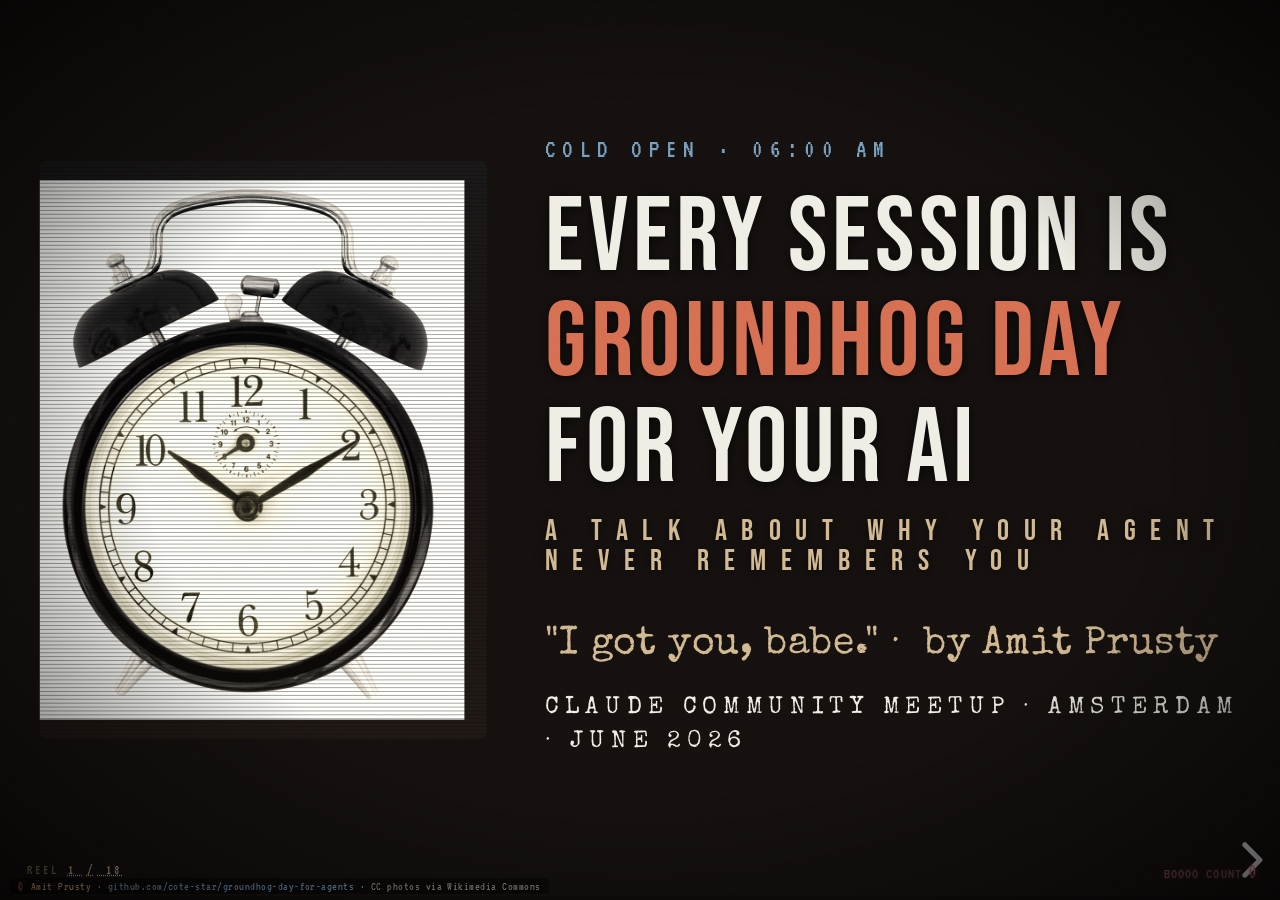
==== claude-edition/index.html @ ab8e90bc "Add Claude Edition deck for Claude Community Meetup Amsterdam (June 18) Parallel edition at /claude-" ====
<!doctype html>
<html lang="en">
<head>
<meta charset="utf-8">
<meta name="viewport" content="width=device-width, initial-scale=1, maximum-scale=1, user-scalable=no">
<title>Every Session Is Groundhog Day for Your AI · Claude Edition</title>

<link rel="stylesheet" href="../lib/reset.css">
<link rel="stylesheet" href="../lib/reveal.css">
<link rel="stylesheet" href="../lib/theme-black.css" id="theme">

<link rel="preconnect" href="https://fonts.googleapis.com">
<link rel="preconnect" href="https://fonts.gstatic.com" crossorigin>
<link href="https://fonts.googleapis.com/css2?family=Bebas+Neue&family=Special+Elite&family=VT323&family=Permanent+Marker&family=Caveat:wght@400;700&family=Playfair+Display:ital,wght@1,700&display=swap" rel="stylesheet">

<link rel="stylesheet" href="css/cinema-claude.css?v=11">
</head>
<body>

<!-- Persistent UI -->
<div id="boooo-counter"><span class="label">BOOOO COUNT</span><span id="boooo-value">0</span></div>
<div id="system-reminder-overlay">
  <span class="label">&lt;system-reminder&gt;</span>
  <div id="system-reminder-text"></div>
</div>
<div id="reset-overlay">
  <div class="clock-readout">06:00</div>
</div>
<div class="attribution"><strong>Amit Prusty</strong> · <a href="https://github.com/cote-star/groundhog-day-for-agents" target="_blank" rel="noopener">github.com/cote-star/groundhog-day-for-agents</a> · CC photos via Wikimedia Commons</div>

<div class="reveal">
  <div class="slides">

    <!-- ===== SLIDE 1: COLD OPEN ===== -->
    <section data-background-color="#171210" data-transition="fade" id="slide-cold-open">
      <div style="display:flex; align-items:center; gap:60px; justify-content:center;">
        <div style="flex:0 0 36%;">
          <div class="vhs vhs-track" style="border-radius:8px; overflow:hidden;">
            <img src="../assets/images/alarm-clock-windup.jpg" alt="alarm clock" style="width:100%; display:block; filter:contrast(1.05) saturate(0.8) sepia(0.18);">
          </div>
        </div>
        <div style="flex:0 0 56%; text-align:left;">
          <div class="kicker">Cold open · 06:00 AM</div>
          <h1 class="poster-title" style="font-size:2.6em;">
            Every Session Is <span class="red">Groundhog Day</span> For Your AI
            <span class="small">A talk about why your agent never remembers you</span>
          </h1>
          <p class="handwritten" style="color:var(--paper-tape); font-size:0.95em; margin-top:0.6em;">
            "I got you, babe."&nbsp;·&nbsp; by Amit Prusty
          </p>
          <p class="kicker" style="margin-top:0.7em; font-size:0.6em;">Claude Community Meetup · Amsterdam · June 2026</p>
        </div>
      </div>
    </section>

    <!-- ===== SLIDE 2: WHO IS TALKING (cinema bio + casting call) ===== -->
    <section data-background-color="#171210" data-transition="fade">
      <div class="kicker">Opening credits · who is talking</div>
      <div style="display:flex; gap:50px; align-items:center; justify-content:center; margin-top:0.3em;">
        <div style="flex:0 0 24%;">
          <div class="polaroid tilt-l pinned" style="padding:12px 12px 44px;">
            <img src="assets/amit_passport.jpeg" alt="Amit Prusty" style="width:100%; display:block; filter:contrast(1.05) saturate(0.85) sepia(0.12);">
            <div class="caption">your projectionist</div>
          </div>
        </div>
        <div style="flex:0 0 62%; text-align:left;">
          <h2 style="margin-bottom:0.15em;">Amit Prusty</h2>
          <p style="font-size:0.6em; color:var(--paper-tape); margin-top:0;">Staff ML Engineer / AI Lead · <strong>my employer</strong> · Amsterdam, via Singapore</p>
          <p style="font-size:0.66em; margin-top:0.5em;">I build the <strong>operating layer around AI agents</strong> — context, evals, workflows, production adoption.</p>
          <p style="font-size:0.56em; color:var(--paper-tape); margin-top:0.5em;">
            OSS · github.com/cote-star &nbsp;—&nbsp;
            <span style="color:var(--vhs-cyan);">agent-context</span> <span style="opacity:0.7;">repo maps</span> ·
            <span style="color:var(--vhs-yellow);">chorus</span> <span style="opacity:0.7;">multi-agent</span> ·
            <span style="color:var(--vhs-magenta);">latchkeyd</span> <span style="opacity:0.7;">local control</span>
          </p>
        </div>
      </div>

      <div class="receipt fragment fade-up" style="position:static; transform:rotate(-1deg); margin:1em auto 0; max-width:36em; font-size:0.66em; text-align:center; line-height:1.35;">
        NOW CASTING — my employer is hiring:<br>
        <strong style="color:var(--blood-red);">Senior ML Engineer</strong> · <strong style="color:var(--blood-red);">Senior Data Engineer</strong> · <strong style="color:var(--blood-red);">Senior QA Lead</strong><br>
        any major EU city — or fully remote. find me after the credits roll.
      </div>

    </section>

    <!-- ===== SLIDE 3: THE REFRAIN ===== -->
    <section data-background-color="#171210" data-transition="fade">
      <div style="padding: 1em 0;">
        <div class="kicker" style="text-align:center; margin-bottom:1em;">The whole talk in one line</div>
        <p class="refrain">
          We keep mistaking <br>
          <span class="accent">context</span> for <span class="accent">continuity</span>.
        </p>
        <p class="handwritten fragment fade-up" style="text-align:center; color:var(--paper-tape); margin-top:1.5em; font-size:1.05em;">
          (you'll hear this line three more times. that's on purpose.)
        </p>
      </div>
    </section>

    <!-- ===== SLIDE 3: THE FRAME ===== -->
    <section data-background-color="#171210" data-transition="convex">
      <div class="kicker" style="text-align:center;">The frame</div>
      <h2 style="text-align:center; font-size:2.6em; margin-bottom:0.6em;">
        Groundhog Day is the <span style="color:var(--vhs-cyan);">UX</span>.<br>
        Memento is the <span style="color:var(--blood-red-bright);">mechanism</span>.
      </h2>
      <div class="split poster-split" style="margin-top:0.3em;">
        <div class="split-panel">
          <img src="../assets/images/poster-groundhog-day.jpg" alt="Groundhog Day (1993) theatrical poster" class="film-poster">
          <h3 style="color:var(--vhs-cyan); font-size:0.95em;">GROUNDHOG DAY · <span style="font-family:'Permanent Marker',cursive; font-size:0.85em;">what users feel</span></h3>
          <p style="font-size:0.65em;">Every session wakes up fresh. No memory of yesterday.</p>
        </div>
        <div class="split-panel">
          <img src="../assets/images/poster-memento.jpg" alt="Memento (2000) theatrical poster" class="film-poster">
          <h3 style="color:var(--blood-red-bright); font-size:0.95em;">MEMENTO · <span style="font-family:'Permanent Marker',cursive; color:var(--vhs-magenta); font-size:0.85em;">what actually happens</span></h3>
          <p style="font-size:0.65em;">Leonard tattoos himself. Your agent tattoos itself with <code>CLAUDE.md</code>, indexes.</p>
        </div>
      </div>
      <p style="font-size:0.28em; color:var(--paper-tape); opacity:0.55; text-align:center; margin-top:0.5em; letter-spacing:0.02em;">
        * posters © Columbia Pictures / Newmarket–Summit — low-res thumbnails shown as fair-use educational commentary on the films; removed from the published deck after the talk.
      </p>
    </section>

    <!-- ===== SLIDE 4: WHY #1 — FROZEN WEIGHTS ===== -->
    <section data-background-color="#171210">
      <div class="kicker">Why this happens · 1 of 3</div>
      <h2>Frozen weights</h2>
      <div style="display:grid; grid-template-columns: 1fr 1fr; gap:40px; align-items:center; margin-top:0.5em;">
        <div>
          <p>The model was sealed last training run.</p>
          <p>Anything it &ldquo;learned&rdquo; about you after that lives <em>outside</em> the model.</p>
          <p class="fragment fade-up"><strong>The weights don't know you exist.</strong></p>
        </div>
        <div style="text-align:center;">
          <div class="terminal-text" style="font-size:1.3em; line-height:1.4; padding:1.2em; border:1px solid var(--vhs-cyan); background:rgba(0,0,0,0.5);">
            $ model.weights<br>
            <span style="color:var(--blood-red-bright);">→ READ-ONLY</span><br>
            $ model.memory_of_you<br>
            <span style="color:var(--blood-red-bright);">→ ENOENT</span>
          </div>
        </div>
      </div>
    </section>

    <!-- ===== SLIDE 5: WHY #2 — ALIGNMENT ===== -->
    <section data-background-color="#171210">
      <div class="kicker">Why this happens · 2 of 3</div>
      <h2>Alignment teaches manners,<br>not memory</h2>
      <div style="margin-top:1em;">
        <p>RLHF teaches the model <em>how to behave</em> like it knows you.</p>
        <p>Friendly tone. Helpful structure. Says &ldquo;great question.&rdquo;</p>
        <p class="fragment fade-up"><strong>It doesn't teach the model that you exist.</strong></p>
        <p class="handwritten fragment fade-up" style="color:var(--paper-tape); font-size:1.4em; text-align:center; margin-top:2em;">
          Your agent's warmth is generic. <br>Yours is the same as everyone else's.
        </p>
      </div>
    </section>

    <!-- ===== SLIDE 6: WHY #3 — HARNESS AS PROSTHETIC ===== -->
    <section data-background-color="#171210">
      <div class="kicker">Why this happens · 3 of 3</div>
      <h2>The harness is the prosthetic</h2>
      <div style="margin-top:1em;">
        <p>The model is a notepad. The harness pretends it's a brain.</p>
        <p>System prompt · tool definitions · context injection · compaction · file reads · skills · hooks · memory files — <em>all the harness</em>.</p>
        <p class="fragment fade-up"><strong>"Your context isn't your context."</strong> <span style="color:var(--paper-tape);">— Mario Zechner, <em style="color:var(--paper-tape);">Building pi in a world of slop</em></span></p>
        <p class="fragment fade-up handwritten" style="font-size:1.3em; color:var(--paper-tape); text-align:center; margin-top:1.5em;">
          We're asking a notepad to be a hippocampus. <br>
          With a 200K–1M token cap. And it changes between releases.
        </p>
      </div>
    </section>

    <!-- ===== SLIDE 7: THE RECEIPTS (corkboard) ===== -->
    <!-- system reminder overlay fires on slide enter -->
    <section data-background-image="../assets/images/bulletin-board.jpg" data-background-size="cover" data-background-opacity="0.55" id="slide-receipts" data-state="trigger-system-reminder">
      <div class="kicker" style="background:rgba(0,0,0,0.6); padding:6px 14px; display:inline-block;">The receipts · symptoms (h/t Mario Zechner)</div>
      <h2 style="background:rgba(0,0,0,0.6); padding:10px 18px; display:inline-block;">Things the harness does behind your back</h2>

      <div class="receipts-grid" style="margin-top:1em;">
        <div class="receipt fragment fade-up" style="transform:rotate(-3deg);">
          The system prompt changes <strong>every release</strong>. Tools added, removed, renamed. Your agent's personality is on a rolling update.
        </div>
        <div class="receipt fragment fade-up" style="transform:rotate(2deg);">
          System reminders injected "in the most opportune place" — <em>literally tells the model</em>: "this may or may not be relevant."
        </div>
        <div class="receipt fragment fade-up" style="transform:rotate(-2deg);">
          LSP runs after <strong>every edit</strong>. Imagine compiling after every line you type.
        </div>
        <div class="receipt fragment fade-up" style="transform:rotate(4deg);">
          Zero observability by default. You don't see what the harness mutates.
        </div>
        <div class="receipt fragment fade-up" style="transform:rotate(-3deg);">
          <em>Compounding boooos</em> — small errors stack across turns. No bottleneck. Pain delayed.
        </div>
        <div class="receipt fragment fade-up" style="transform:rotate(2deg);">
          Locally patches. <strong>Globally fuxes.</strong> The diff works. The system doesn't.
        </div>
        <div class="receipt fragment fade-up" style="grid-column: 2 / 3; transform:rotate(-1deg);">
          "A sufficiently detailed spec is called a <strong>program</strong>." — Mario Zechner
        </div>
      </div>

    </section>

    <!-- ===== SLIDE 8: GROUNDHOG DAY RESET (the gag) ===== -->
    <section data-background-color="#0d0a08" data-transition="fade" id="slide-reset" data-state="trigger-groundhog-reset">
      <div style="text-align:center; padding:1em 0;">
        <div class="terminal-text" style="font-size:1em; opacity:0.5;">[ context budget exceeded ]</div>
        <div class="terminal-text" style="font-size:1em; opacity:0.5; margin-top:0.3em;">[ /compact ]</div>
        <div class="terminal-text" style="font-size:1em; opacity:0.5; margin-top:0.3em;">[ session restored ]</div>
        <h1 class="poster-title fragment fade-up" style="margin-top:1em; font-size:2em;">
          ...where were we?
        </h1>
      </div>
    </section>

    <!-- ===== SLIDE 9: WHERE THE HEARTBEAT LIVES ===== -->
    <section data-background-color="#171210">
      <div class="kicker">Where the heartbeat lives</div>
      <h2>Two harnesses. Same problem. <br>Different organs.</h2>

      <div class="heartbeat-split" style="margin-top:0.6em;">
        <div class="heartbeat-panel">
          <h3>CLAUDE CODE</h3>
          <p>Continuity <strong>compressed into the main loop</strong>. Runtime-first.</p>
          <div class="ekg fragment fade-up">▁▁▂▃▅█▅▃▂▁▁▂▃▅█▅▃▂▁</div>
          <p style="font-size:0.6em; color:var(--paper-tape); margin-top:0.3em;">one strong pulse</p>
        </div>
        <div class="heartbeat-panel">
          <h3>CODEX</h3>
          <p>Continuity <strong>split across thread / rollout / state DB</strong>. Policy-first.</p>
          <div class="ekg fragment fade-up" style="color:var(--vhs-magenta);">▂▃▁▄▂▅▁▃▆▂▄▁▃▅▂▁▄▃</div>
          <p style="font-size:0.6em; color:var(--paper-tape); margin-top:0.3em;">multiple weak signals</p>
        </div>
      </div>

      <p class="refrain fragment fade-up" style="font-size:0.95em !important; margin-top:0.6em; text-align:center; max-width:none;">
        Neither is in the model. We keep mistaking <span class="accent">context</span> for <span class="accent">continuity</span>. <span class="kicker" style="font-size:0.55em; margin-left:0.6em;">→ agentway.dev</span>
      </p>
    </section>

    <!-- ===== SLIDE 10: BIGGER DESK ===== -->
    <section data-background-color="#171210">
      <div class="kicker">The obvious "fix" that isn't</div>
      <h2>Long context is a bigger desk,<br>not a better memory.</h2>

      <div class="desk-stage" style="margin-top:0.8em; gap:18px;">
        <div style="width:90%;">
          <div class="desk-row" style="position:relative; height:70px;">
            <div class="token attended"></div>
            <div class="token attended" style="opacity:0.85;"></div>
            <div class="token dim" style="opacity:0.5;"></div>
            <div class="token mid"></div>
            <div class="token mid"></div>
            <div class="token mid"></div>
            <div class="token mid"></div>
            <div class="token mid"></div>
            <div class="token dim" style="opacity:0.5;"></div>
            <div class="token attended" style="opacity:0.85;"></div>
            <div class="token attended"></div>
            <span class="desk-label" style="left:0;">FRONT</span>
            <span class="desk-label" style="left:50%; transform:translateX(-50%);">← LOST IN HERE →</span>
            <span class="desk-label" style="right:0;">BACK</span>
          </div>
        </div>
        <p style="font-size:0.7em; color:var(--paper-tape); text-align:center;">
          Liu et al. — models use beginning &amp; end of long context better than the middle.
        </p>
        <p class="fragment fade-up handwritten" style="text-align:center; color:var(--paper-tape); font-size:1.1em;">
          Cache isn't memory. It's the model saying "I've seen this prefix before."<br>That's déjà vu, not understanding.
        </p>
      </div>
    </section>

    <!-- ===== SLIDE 11: COMPACTION = REM SLEEP (with animation) ===== -->
    <section data-background-color="#171210" id="slide-compaction" data-state="trigger-compaction">
      <div class="kicker">What happens when the desk overflows</div>
      <h2>Compaction is REM sleep<br><span style="color:var(--blood-red-bright);">with data loss.</span></h2>

      <div style="margin-top:0.8em;">
        <p>Humans consolidate during sleep. Agents don't sleep — they get <code>/compact</code>'d.</p>
        <p class="fragment fade-up"><strong>Compaction is summarization. Summarization is lossy.</strong></p>

        <div class="compaction-stage" id="compaction-stage" style="margin-top:0.8em; padding:0.9em 1.2em; background:rgba(0,0,0,0.5); border:1px solid rgba(255,255,255,0.15); border-radius:6px;">
          <div class="terminal-text" style="font-size:0.95em;">
            > 47 tool calls · 18K tokens of file reads · 6 reasoning blocks
          </div>
          <div class="terminal-text" style="font-size:0.95em; margin-top:0.3em; color:var(--vhs-magenta);">
            → "User refactored auth. Tests pass. Continuing."
          </div>
        </div>

        <p class="fragment fade-up handwritten" style="text-align:center; color:var(--paper-tape); font-size:0.95em; margin-top:0.5em;">
          The dream you remember in the morning is not the dream you had.
        </p>
      </div>
    </section>

    <!-- ===== SLIDE 12: HIPPOCAMPUS IS MARKDOWN ===== -->
    <section data-background-color="#171210">
      <div class="kicker">Prosthetic memory · the tattoo wall</div>
      <h2>The agent's hippocampus is a <span style="color:var(--vhs-yellow);">markdown file</span>.</h2>

      <div class="polaroid-wall" style="margin-top:0.8em;">
        <div class="polaroid tilt-l pinned">
          <div class="tile" style="color:var(--vhs-cyan); font-size:1.3em;">CLAUDE.md</div>
          <div class="caption">the OG tattoo</div>
        </div>
        <div class="polaroid tilt-r pinned">
          <div class="tile" style="color:var(--vhs-cyan); font-size:1.3em;">AGENTS.md</div>
          <div class="caption">the open standard</div>
        </div>
        <div class="polaroid tilt-l pinned">
          <div class="tile" style="color:var(--vhs-magenta); font-size:1.25em;">SKILLS</div>
          <div class="caption">md procedures</div>
        </div>
        <div class="polaroid tilt-r pinned">
          <div class="tile" style="color:var(--vhs-yellow); font-size:1.25em;">HOOKS</div>
          <div class="caption">harness extensions</div>
        </div>
        <div class="polaroid tilt-r pinned" style="margin-top:0.4em;">
          <div class="tile" style="color:var(--vhs-magenta); font-size:1.05em;">agent-context</div>
          <div class="caption">repo maps · OSS</div>
        </div>
        <div class="polaroid tilt-l pinned" style="margin-top:0.4em;">
          <div class="tile" style="color:var(--vhs-cyan); font-size:1.2em;">recall</div>
          <div class="caption">memory search · OSS</div>
        </div>
        <div class="polaroid tilt-r pinned" style="margin-top:0.4em;">
          <div class="tile" style="color:var(--vhs-yellow); font-size:1.2em;">chorus</div>
          <div class="caption">multi-agent · OSS</div>
        </div>
        <div class="polaroid tilt-l pinned" style="margin-top:0.4em;">
          <div class="tile" style="color:var(--vhs-cyan); font-size:1.2em;">gbrain</div>
          <div class="caption">Garry Tan's brain</div>
        </div>
      </div>

      <p class="fragment fade-up handwritten" style="text-align:center; color:var(--paper-tape); font-size:0.95em; margin-top:0.4em;">
        Groundhog Day alone is sad. Groundhog Day <em>multiplayer</em> is chaos. That's what <code>chorus</code> is for.
      </p>

    </section>

    <!-- ===== SLIDE 13 (NEW): THE PLATFORMS SHIPPED THE TATTOO ===== -->
    <section data-background-color="#171210">
      <div class="kicker">Plot twist · update for this room</div>
      <h2>The platforms started <span style="color:var(--blood-red-bright);">shipping the tattoo</span>.</h2>

      <p style="margin-top:0.4em;">Everything on the last wall was duct tape. The first-party parlors are now open:</p>

      <div class="ship-grid" style="margin-top:0.6em;">
        <div class="polaroid tilt-l pinned fragment fade-up">
          <div class="tile" style="color:var(--vhs-cyan); font-size:1.0em;">MEMORY DIR</div>
          <div class="caption">writes own notes</div>
        </div>
        <div class="polaroid tilt-r pinned fragment fade-up">
          <div class="tile" style="color:var(--vhs-yellow); font-size:1.0em;">MEMORY TOOL</div>
          <div class="caption">API · mem files</div>
        </div>
        <div class="polaroid tilt-l pinned fragment fade-up">
          <div class="tile" style="color:var(--vhs-magenta); font-size:0.95em;">CONTEXT EDIT</div>
          <div class="caption">prunes old calls</div>
        </div>
        <div class="polaroid tilt-r pinned fragment fade-up">
          <div class="tile" style="color:var(--vhs-cyan); font-size:1.0em;">1M WINDOW</div>
          <div class="caption">desk grew too</div>
        </div>
        <div class="polaroid tilt-l pinned fragment fade-up">
          <div class="tile" style="color:var(--vhs-yellow); font-size:0.95em;">CODEX<br>MEMORIES</div>
          <div class="caption">MEMORY.md · real</div>
        </div>
      </div>

      <p class="fragment fade-up handwritten" style="text-align:center; color:var(--paper-tape); font-size:0.95em; margin-top:0.55em;">
        Leonard finally got licensed tattoo artists.<br>
        He still wakes up not knowing you — but now the notes survive the night.
      </p>

      <p class="fragment fade-up" style="text-align:center; font-size:0.55em; color:var(--vhs-magenta); margin-top:0.3em;">
        Codex memories: off by default — and "not available in the European Economic Area, the United Kingdom, or Switzerland at launch."<br>
        <span class="handwritten" style="color:var(--blood-red-bright); font-size:1.25em;">your agent's hippocampus is geo-blocked in this room.</span>
      </p>

    </section>

    <!-- ===== SLIDE 14: BLENDER VS CATALOG ===== -->
    <section data-background-color="#171210">
      <div class="kicker">When you need to find the tattoo</div>
      <h2>Your codebase is <em>not a smoothie</em>.</h2>

      <div class="split" style="margin-top:0.5em;">
        <div class="split-panel">
          <img src="../assets/images/blender.jpg" alt="blender">
          <h3 style="color:var(--blood-red-bright); font-size:1em;">VECTOR RAG</h3>
          <p style="font-size:0.65em;">Chunk it. Blend it. Embed it. The document is now <strong>a slurry</strong>.</p>
        </div>
        <div class="split-panel">
          <img src="../assets/images/card-catalog.jpg" alt="library card catalog">
          <h3 style="color:var(--vhs-yellow); font-size:1em;">VECTORLESS</h3>
          <p style="font-size:0.65em;">Keep the structure. Let the model navigate. PageIndex: tree-based reasoning.</p>
        </div>
      </div>

      <p class="kicker fragment fade-up" style="text-align:center; margin-top:0.3em;">→ github.com/VectifyAI/PageIndex</p>

    </section>

    <!-- ===== SLIDE 15: WHERE DO THE TATTOOS LIVE — Q + TODAY'S ANSWER ===== -->
    <section data-background-color="#171210">
      <div class="kicker">The harder questions — and the case file so far</div>
      <h2>Where do the tattoos live?</h2>

      <div style="margin-top:0.4em;">
        <div class="qa-row fragment fade-up">
          <span class="stamp settled">settled-ish</span>
          <div>
            <p class="q">Where should shared memory live?</p>
            <p class="a">In the repo, in git. <strong>Treat memory like code</strong>: diffed, reviewed, shipped with the project. That's why everything converged on files — <em>every clone is a brain transplant, on purpose.</em></p>
          </div>
        </div>
        <div class="qa-row fragment fade-up">
          <span class="stamp emerging">emerging</span>
          <div>
            <p class="q">Personal vs team — who sees what you taught it?</p>
            <p class="a">Two layers are forming: <strong>private memory dirs</strong> for what one agent learned, <strong>repo packs</strong> for team truth. Keep them separate — mixing them is how preferences leak into shared maps.</p>
          </div>
        </div>
        <div class="qa-row fragment fade-up">
          <span class="stamp open">open</span>
          <div>
            <p class="q">Code changes — who invalidates stale memory?</p>
            <p class="a">Freshness gates in CI can flag drift. Mostly, though: <em>still nobody.</em> Why it matters: a stale map routes the agent wrong <strong>faster</strong> than no map at all.</p>
          </div>
        </div>
        <div class="qa-row fragment fade-up">
          <span class="stamp open">wide open</span>
          <div>
            <p class="q">What if prompt injection writes to memory?</p>
            <p class="a">Today's only defense: <strong>review memory diffs before they land.</strong> Why this one matters most: poisoned context dies with the session — <em>poisoned memory survives into every future one.</em></p>
          </div>
        </div>
      </div>

      <p class="fragment fade-up handwritten" style="text-align:center; color:var(--paper-tape); font-size:0.72em; margin-top:0.25em; margin-bottom:0.1em;">
        Harness engineering is becoming a real discipline. Not just vibes.
      </p>
      <p class="kicker" style="text-align:center; font-size:0.45em; margin-top:0;">
        → walkinglabs.github.io/learn-harness-engineering · arXiv:2605.18747
      </p>

    </section>

    <!-- ===== SLIDE 16: CLOSER ===== -->
    <section data-background-color="#171210" data-transition="fade">
      <div class="closer" style="padding:0.6em 0;">
        <div class="kicker">where we end up</div>
        <div class="biography">
          Your agent's biography has <span class="yet">just begun.</span>
        </div>
        <p class="refrain fragment fade-up" style="font-size:1.4em !important; margin-top:0.8em;">
          We keep mistaking <span class="accent">context</span> for <span class="accent">continuity</span>.
        </p>

        <div style="margin-top:1.2em; display:grid; grid-template-columns:repeat(3,1fr); gap:18px; padding:0 1em;">
          <div class="receipt fragment fade-up" style="position:static; transform:rotate(-2deg); font-size:0.62em;">
            Should memory be <strong>opt-in</strong>, opt-out, or default-on?
            <span class="stance">my bet: default-on for project facts, opt-in for personal — and every write lands as a visible diff.</span>
          </div>
          <div class="receipt fragment fade-up" style="position:static; transform:rotate(2deg); font-size:0.62em;">
            Is forgetting sometimes a <strong>feature</strong>?
            <span class="stance">yes. a clean slate is how you escape poisoned context. ephemeral runs deserve first-class support.</span>
          </div>
          <div class="receipt fragment fade-up" style="position:static; transform:rotate(-1deg); font-size:0.62em;">
            Multi-agent: who <strong>owns</strong> the shared tattoos?
            <span class="stance">the repo. shared memory is code — owners, review, history. no orphan brains.</span>
          </div>
        </div>

        <p class="fragment fade-up kicker" style="margin-top:0.8em; font-size:0.6em; white-space:nowrap;">three positions · come argue with me at the bar</p>

      </div>
    </section>

    <!-- ===== SLIDE 17: CINEMA CREDITS ROLL ===== -->
    <section data-background-color="#0d0a08" data-transition="fade" id="credits-section" data-state="trigger-credits-roll">
      <div class="credits-frame">
        <div class="credits-roll" id="credits-roll">

          <div class="marquee">A FIELD GUIDE</div>
          <div class="closing-tag" style="font-size:1em;">
            to the weird fact that<br>
            our agents are only now getting a biography
          </div>

          <div class="role">Written, directed &amp; presented by</div>
          <div class="name">Amit Prusty</div>
          <div class="small">github.com/cote-star</div>

          <div class="role">Repository</div>
          <div class="name">groundhog-day-for-agents</div>
          <div class="small">github.com/cote-star/groundhog-day-for-agents</div>

          <div class="role">Based on a talk by</div>
          <div class="name">Mario Zechner</div>
          <div class="small">"Building pi in a world of slop"</div>

          <div class="role">Source material</div>
          <div class="name">agentway.dev</div>
          <div class="small">comparative harness notes — where the heartbeat lives</div>
          <div class="name">Walking Labs</div>
          <div class="small">learn-harness-engineering</div>
          <div class="name">arXiv:2605.18747</div>
          <div class="small">harness survey</div>
          <div class="name">Liu et al. (2023)</div>
          <div class="small">Lost in the Middle</div>
          <div class="name">Anthropic Engineering Blog</div>
          <div class="small">How Claude Code works in large codebases</div>

          <div class="role">Starring</div>
          <div class="name">Groundhog Day (1993)</div>
          <div class="small">as the UX</div>
          <div class="name">Memento (2000)</div>
          <div class="small">as the mechanism</div>
          <div class="name">Bill Murray's exasperation</div>
          <div class="small">as everyone in this room</div>

          <div class="role">The Ensemble</div>
          <div class="name">Claude Code</div>
          <div class="small">now with a memory directory — the first-party tattoo</div>
          <div class="name">Codex</div>
          <div class="small">now with Memories — geo-blocked in this room</div>
          <div class="name">Pi</div>
          <div class="name">agent-context · recall · chorus</div>
          <div class="small">open-source memory stack — github.com/cote-star</div>
          <div class="name">gbrain</div>
          <div class="small">Garry Tan, hand-rolling continuity</div>
          <div class="name">PageIndex</div>
          <div class="small">VectifyAI — vectorless retrieval</div>

          <div class="role">Cinematography</div>
          <div class="name">Wikimedia Commons photographers</div>
          <div class="small">vitamix 5200 · indiana state library card catalog</div>
          <div class="small">bulletin board · alarm clocks · all CC</div>

          <div class="role">Movie posters</div>
          <div class="small">shown under fair-use for educational commentary on the films.<br>
            Groundhog Day (1993) © Columbia Pictures.<br>
            Memento (2000) © Newmarket Films / Summit Entertainment.<br>
            removed from the published deck after the talk.</div>

          <div class="role">Typography</div>
          <div class="name">Bebas Neue · Playfair Display · Permanent Marker</div>
          <div class="name">Special Elite · VT323</div>
          <div class="small">via Google Fonts</div>

          <div class="role">Score</div>
          <div class="name">An alarm bell, a glitch blip, a tape warp,<br>a projector chirp — and these end titles</div>
          <div class="small">the drone you are hearing is an original D-minor ambience<br>
            in the mood of Memento's end titles (the real score is © David Julyan —<br>
            we synthesized our own). all five cues live in Web Audio. no audio files harmed.</div>

          <div class="role">Continuity errors</div>
          <div class="small">several &lt;system-reminder&gt;s appeared at random during this presentation.<br>they may or may not have been relevant.</div>

          <div class="role">Built with</div>
          <div class="name">reveal.js 5.1.0</div>
          <div class="name">vanilla JavaScript</div>
          <div class="name">an unreasonable amount of CSS</div>

          <div class="role">Special thanks</div>
          <div class="name">Vincent Bruijn &amp; the Amsterdam Claude community</div>
          <div class="small">for the stage</div>
          <div class="name">Every coding agent</div>
          <div class="small">that has ever forgotten you exist</div>

          <div class="closing-tag">
            We keep mistaking <span class="accent">context</span> for <span class="accent">continuity</span>.
          </div>

          <div class="role" style="margin-top:3em;">Tomorrow</div>
          <div class="marquee" style="font-size:1.8em;">06:00 AM</div>
          <div class="small">the alarm rings again.</div>

          <!-- finale: the roll PARKS here (keyframes end short of scrolling off) -->
          <div class="credits-finale">
            <div class="cf-kicker">NOW SEEKING</div>
            <div class="cf-roles">Senior ML Engineer<br>Senior Data Engineer · Senior QA Lead</div>
            <div class="cf-small">my employer · any major EU city or fully remote · auditions at the bar</div>
          </div>

          <div style="height: 28px;"></div>
        </div>

        <div class="replay-hint">press R to replay · arrow to exit</div>
      </div>
    </section>

  </div>
</div>

<script src="../lib/reveal.js"></script>
<script src="../lib/notes.js"></script>
<script src="../lib/highlight.js"></script>
<script src="js/effects.js?v=6"></script>
<script src="notes.local.js"></script>
<script>
  Reveal.initialize({
    hash: true,
    slideNumber: 'c/t',
    controls: true,
    progress: true,
    transition: 'slide',
    backgroundTransition: 'fade',
    width: 1280,
    height: 800,
    margin: 0.03,
    minScale: 0.2,
    maxScale: 2.0,
    plugins: [ RevealNotes, RevealHighlight ]
  }).then(() => {
    if (window.GroundhogEffects) window.GroundhogEffects.init();
    if (window.PRESENTER_NOTES) {
      document.querySelectorAll('.reveal .slides > section').forEach((sec, i) => {
        if (window.PRESENTER_NOTES[i]) {
          const aside = document.createElement('aside');
          aside.className = 'notes';
          aside.innerHTML = window.PRESENTER_NOTES[i];
          sec.appendChild(aside);
        }
      });
    }
  });
</script>
</body>
</html>
---- lib/theme-black.css ----
/**
 * Black theme for reveal.js. This is the opposite of the 'white' theme.
 *
 * By Hakim El Hattab, http://hakim.se
 */
@import url(./fonts/source-sans-pro/source-sans-pro.css);
section.has-light-background, section.has-light-background h1, section.has-light-background h2, section.has-light-background h3, section.has-light-background h4, section.has-light-background h5, section.has-light-background h6 {
  color: #222;
}

/*********************************************
 * GLOBAL STYLES
 *********************************************/
:root {
  --r-background-color: #191919;
  --r-main-font: Source Sans Pro, Helvetica, sans-serif;
  --r-main-font-size: 42px;
  --r-main-color: #fff;
  --r-block-margin: 20px;
  --r-heading-margin: 0 0 20px 0;
  --r-heading-font: Source Sans Pro, Helvetica, sans-serif;
  --r-heading-color: #fff;
  --r-heading-line-height: 1.2;
  --r-heading-letter-spacing: normal;
  --r-heading-text-transform: uppercase;
  --r-heading-text-shadow: none;
  --r-heading-font-weight: 600;
  --r-heading1-text-shadow: none;
  --r-heading1-size: 2.5em;
  --r-heading2-size: 1.6em;
  --r-heading3-size: 1.3em;
  --r-heading4-size: 1em;
  --r-code-font: monospace;
  --r-link-color: #42affa;
  --r-link-color-dark: #068de9;
  --r-link-color-hover: #8dcffc;
  --r-selection-background-color: rgba(66, 175, 250, 0.75);
  --r-selection-color: #fff;
  --r-overlay-element-bg-color: 240, 240, 240;
  --r-overlay-element-fg-color: 0, 0, 0;
}

.reveal-viewport {
  background: #191919;
  background-color: var(--r-background-color);
}

.reveal {
  font-family: var(--r-main-font);
  font-size: var(--r-main-font-size);
  font-weight: normal;
  color: var(--r-main-color);
}

.reveal ::selection {
  color: var(--r-selection-color);
  background: var(--r-selection-background-color);
  text-shadow: none;
}

.reveal ::-moz-selection {
  color: var(--r-selection-color);
  background: var(--r-selection-background-color);
  text-shadow: none;
}

.reveal .slides section,
.reveal .slides section > section {
  line-height: 1.3;
  font-weight: inherit;
}

/*********************************************
 * HEADERS
 *********************************************/
.reveal h1,
.reveal h2,
.reveal h3,
.reveal h4,
.reveal h5,
.reveal h6 {
  margin: var(--r-heading-margin);
  color: var(--r-heading-color);
  font-family: var(--r-heading-font);
  font-weight: var(--r-heading-font-weight);
  line-height: var(--r-heading-line-height);
  letter-spacing: var(--r-heading-letter-spacing);
  text-transform: var(--r-heading-text-transform);
  text-shadow: var(--r-heading-text-shadow);
  word-wrap: break-word;
}

.reveal h1 {
  font-size: var(--r-heading1-size);
}

.reveal h2 {
  font-size: var(--r-heading2-size);
}

.reveal h3 {
  font-size: var(--r-heading3-size);
}

.reveal h4 {
  font-size: var(--r-heading4-size);
}

.reveal h1 {
  text-shadow: var(--r-heading1-text-shadow);
}

/*********************************************
 * OTHER
 *********************************************/
.reveal p {
  margin: var(--r-block-margin) 0;
  line-height: 1.3;
}

/* Remove trailing margins after titles */
.reveal h1:last-child,
.reveal h2:last-child,
.reveal h3:last-child,
.reveal h4:last-child,
.reveal h5:last-child,
.reveal h6:last-child {
  margin-bottom: 0;
}

/* Ensure certain elements are never larger than the slide itself */
.reveal img,
.reveal video,
.reveal iframe {
  max-width: 95%;
  max-height: 95%;
}

.reveal strong,
.reveal b {
  font-weight: bold;
}

.reveal em {
  font-style: italic;
}

.reveal ol,
.reveal dl,
.reveal ul {
  display: inline-block;
  text-align: left;
  margin: 0 0 0 1em;
}

.reveal ol {
  list-style-type: decimal;
}

.reveal ul {
  list-style-type: disc;
}

.reveal ul ul {
  list-style-type: square;
}

.reveal ul ul ul {
  list-style-type: circle;
}

.reveal ul ul,
.reveal ul ol,
.reveal ol ol,
.reveal ol ul {
  display: block;
  margin-left: 40px;
}

.reveal dt {
  font-weight: bold;
}

.reveal dd {
  margin-left: 40px;
}

.reveal blockquote {
  display: block;
  position: relative;
  width: 70%;
  margin: var(--r-block-margin) auto;
  padding: 5px;
  font-style: italic;
  background: rgba(255, 255, 255, 0.05);
  box-shadow: 0px 0px 2px rgba(0, 0, 0, 0.2);
}

.reveal blockquote p:first-child,
.reveal blockquote p:last-child {
  display: inline-block;
}

.reveal q {
  font-style: italic;
}

.reveal pre {
  display: block;
  position: relative;
  width: 90%;
  margin: var(--r-block-margin) auto;
  text-align: left;
  font-size: 0.55em;
  font-family: var(--r-code-font);
  line-height: 1.2em;
  word-wrap: break-word;
  box-shadow: 0px 5px 15px rgba(0, 0, 0, 0.15);
}

.reveal code {
  font-family: var(--r-code-font);
  text-transform: none;
  tab-size: 2;
}

.reveal pre code {
  display: block;
  padding: 5px;
  overflow: auto;
  max-height: 400px;
  word-wrap: normal;
}

.reveal .code-wrapper {
  white-space: normal;
}

.reveal .code-wrapper code {
  white-space: pre;
}

.reveal table {
  margin: auto;
  border-collapse: collapse;
  border-spacing: 0;
}

.reveal table th {
  font-weight: bold;
}

.reveal table th,
.reveal table td {
  text-align: left;
  padding: 0.2em 0.5em 0.2em 0.5em;
  border-bottom: 1px solid;
}

.reveal table th[align=center],
.reveal table td[align=center] {
  text-align: center;
}

.reveal table th[align=right],
.reveal table td[align=right] {
  text-align: right;
}

.reveal table tbody tr:last-child th,
.reveal table tbody tr:last-child td {
  border-bottom: none;
}

.reveal sup {
  vertical-align: super;
  font-size: smaller;
}

.reveal sub {
  vertical-align: sub;
  font-size: smaller;
}

.reveal small {
  display: inline-block;
  font-size: 0.6em;
  line-height: 1.2em;
  vertical-align: top;
}

.reveal small * {
  vertical-align: top;
}

.reveal img {
  margin: var(--r-block-margin) 0;
}

/*********************************************
 * LINKS
 *********************************************/
.reveal a {
  color: var(--r-link-color);
  text-decoration: none;
  transition: color 0.15s ease;
}

.reveal a:hover {
  color: var(--r-link-color-hover);
  text-shadow: none;
  border: none;
}

.reveal .roll span:after {
  color: #fff;
  background: var(--r-link-color-dark);
}

/*********************************************
 * Frame helper
 *********************************************/
.reveal .r-frame {
  border: 4px solid var(--r-main-color);
  box-shadow: 0 0 10px rgba(0, 0, 0, 0.15);
}

.reveal a .r-frame {
  transition: all 0.15s linear;
}

.reveal a:hover .r-frame {
  border-color: var(--r-link-color);
  box-shadow: 0 0 20px rgba(0, 0, 0, 0.55);
}

/*********************************************
 * NAVIGATION CONTROLS
 *********************************************/
.reveal .controls {
  color: var(--r-link-color);
}

/*********************************************
 * PROGRESS BAR
 *********************************************/
.reveal .progress {
  background: rgba(0, 0, 0, 0.2);
  color: var(--r-link-color);
}

/*********************************************
 * PRINT BACKGROUND
 *********************************************/
@media print {
  .backgrounds {
    background-color: var(--r-background-color);
  }
}
---- claude-edition/css/cinema-claude.css ----
/* ============================================================
   Cinema CSS · CLAUDE EDITION — warm-celluloid restyle of the
   original cinema.css for the Claude Community Meetup.
   Variable NAMES kept identical to the original theme so the
   slide markup ports 1:1; only the VALUES shift from
   "1993 video store" to "warm paper + terracotta" (Anthropic-ish).
   Original deck/theme untouched at ../../css/cinema.css.
   ============================================================ */

:root {
  --noir-black: #171210;            /* warm dark, not void-black */
  --noir-deep:  #201913;
  --polaroid-cream: #F0EEE6;        /* Anthropic ivory/pampas */
  --polaroid-shadow: rgba(0,0,0,0.55);
  --blood-red: #A84B2F;             /* deep terracotta */
  --blood-red-bright: #D97757;      /* Claude terracotta */
  --vhs-cyan: #7EA6C4;              /* dusty slate blue */
  --vhs-magenta: #C96F85;           /* dusty rose */
  --vhs-yellow: #E3B583;            /* warm wheat / kraft */
  --snow-white: #F0EEE6;            /* ivory, replaces cold white */
  --memento-ink: #1a1814;
  --paper-tape: #D4BE98;
}

/* ---------- Global frame ---------- */
html, body, .reveal {
  background: var(--noir-black);
  color: var(--snow-white);
}

.reveal {
  font-family: 'Special Elite', 'Courier New', monospace;
}

/* film grain layer over EVERYTHING */
.reveal::before {
  content: "";
  position: fixed;
  inset: 0;
  pointer-events: none;
  z-index: 9999;
  background-image: url("data:image/svg+xml;utf8,<svg xmlns='http://www.w3.org/2000/svg' width='200' height='200'><filter id='n'><feTurbulence type='fractalNoise' baseFrequency='0.9' numOctaves='2' stitchTiles='stitch'/><feColorMatrix values='0 0 0 0 0  0 0 0 0 0  0 0 0 0 0  0 0 0 0.18 0'/></filter><rect width='100%' height='100%' filter='url(%23n)'/></svg>");
  opacity: 0.55;
  mix-blend-mode: overlay;
  animation: grain 0.6s steps(6) infinite;
}

@keyframes grain {
  0%,100% { transform: translate(0,0); }
  10% { transform: translate(-1%,-2%); }
  20% { transform: translate(-3%,1%); }
  30% { transform: translate(2%,-3%); }
  40% { transform: translate(-1%,2%); }
  50% { transform: translate(-2%,-1%); }
  60% { transform: translate(3%,2%); }
  70% { transform: translate(-3%,-3%); }
  80% { transform: translate(2%,-1%); }
  90% { transform: translate(-1%,3%); }
}

/* vignette over EVERYTHING */
.reveal::after {
  content: "";
  position: fixed;
  inset: 0;
  pointer-events: none;
  z-index: 9998;
  background: radial-gradient(ellipse at center, transparent 55%, rgba(0,0,0,0.65) 100%);
}

/* ---------- Typography ---------- */
.reveal h1, .reveal h2, .reveal h3 {
  font-family: 'Bebas Neue', 'Impact', sans-serif;
  font-weight: 400;
  letter-spacing: 0.04em;
  text-transform: uppercase;
  color: var(--snow-white);
  text-shadow: 0 2px 12px rgba(0,0,0,0.7);
  margin: 0 0 0.4em;
}

.reveal h1 { font-size: 2.4em; line-height: 1.0; }
.reveal h2 { font-size: 1.7em; line-height: 1.05; }
.reveal h3 { font-size: 1.15em; line-height: 1.1; letter-spacing: 0.08em; }

.reveal p, .reveal li {
  font-family: 'Special Elite', 'Courier New', monospace;
  font-size: 0.72em;
  line-height: 1.4;
  color: var(--snow-white);
  margin: 0.4em 0;
}

.reveal em {
  color: var(--blood-red-bright);
  font-style: normal;
  font-weight: bold;
}

.reveal strong {
  color: var(--vhs-yellow);
}

.reveal a {
  color: var(--vhs-cyan);
  text-decoration: underline;
  text-decoration-style: dotted;
}

/* ---------- The Refrain (giant serif quote) ---------- */
.refrain {
  font-family: 'Playfair Display', 'Georgia', serif !important;
  font-style: italic;
  font-weight: 700;
  font-size: 1.9em !important;
  line-height: 1.15;
  color: var(--snow-white);
  text-align: center;
  text-shadow: 0 4px 24px rgba(0,0,0,0.9);
  letter-spacing: -0.01em;
  max-width: 14em;
  margin: 0 auto;
}
.refrain .accent {
  color: var(--blood-red-bright);
  font-style: italic;
}

/* ---------- Movie poster title ---------- */
.poster-title {
  font-family: 'Bebas Neue', sans-serif;
  font-size: 3.2em;
  line-height: 0.92;
  letter-spacing: 0.02em;
  color: var(--snow-white);
  text-shadow: 0 6px 32px rgba(0,0,0,0.9);
  margin: 0;
}
.poster-title .red { color: var(--blood-red-bright); }
.poster-title .small {
  display: block;
  font-size: 0.28em;
  letter-spacing: 0.5em;
  margin-top: 0.5em;
  color: var(--paper-tape);
}

/* ---------- Handwritten Polaroid note ---------- */
.handwritten {
  font-family: 'Permanent Marker', 'Caveat', cursive;
  color: var(--memento-ink);
  letter-spacing: 0.01em;
  line-height: 1.1;
}

.terminal-text {
  font-family: 'VT323', 'Courier New', monospace;
  color: var(--vhs-cyan);
  letter-spacing: 0.02em;
}

/* ---------- Polaroid frame ---------- */
.polaroid {
  display: inline-block;
  background: var(--polaroid-cream);
  padding: 14px 14px 56px;
  box-shadow: 0 12px 28px var(--polaroid-shadow), 0 2px 0 rgba(0,0,0,0.1) inset;
  position: relative;
  transform: rotate(-2deg);
  transition: transform 0.4s ease;
}
.polaroid:hover { transform: rotate(0deg) scale(1.04); }
.polaroid img { display: block; width: 100%; height: auto; }
.polaroid .caption {
  position: absolute;
  bottom: 8px; left: 0; right: 0;
  text-align: center;
  font-family: 'Permanent Marker', cursive;
  font-size: 0.95em;
  color: var(--memento-ink);
}
.polaroid.tilt-l { transform: rotate(-4deg); }
.polaroid.tilt-r { transform: rotate(3deg); }
.polaroid.tilt-flat { transform: rotate(0deg); }
.polaroid.pinned::before {
  content: "";
  position: absolute;
  top: -6px; left: 50%;
  transform: translateX(-50%);
  width: 14px; height: 14px;
  border-radius: 50%;
  background: radial-gradient(circle at 30% 30%, #D97757, #6E3018);
  box-shadow: 0 3px 6px rgba(0,0,0,0.7);
  z-index: 2;
}

/* ---------- Corkboard background ---------- */
.corkboard {
  background:
    radial-gradient(circle at 20% 20%, rgba(255,255,255,0.04) 0%, transparent 40%),
    radial-gradient(circle at 80% 70%, rgba(0,0,0,0.25) 0%, transparent 50%),
    repeating-radial-gradient(circle at center, #8b6033 0px, #6b4520 2px, #7a5429 4px),
    #6b4520;
}

/* ---------- VHS scan lines + chromatic shift ---------- */
.vhs {
  position: relative;
  overflow: hidden;
}
.vhs::before {
  content: "";
  position: absolute;
  inset: 0;
  pointer-events: none;
  background: repeating-linear-gradient(
    180deg,
    rgba(0,0,0,0) 0px,
    rgba(0,0,0,0) 2px,
    rgba(0,0,0,0.35) 3px,
    rgba(0,0,0,0) 4px
  );
  mix-blend-mode: multiply;
  z-index: 1;
}
.vhs::after {
  content: "";
  position: absolute;
  inset: 0;
  pointer-events: none;
  background: linear-gradient(180deg,
    rgba(126, 166, 196, 0.06),
    rgba(201, 111, 133, 0.04),
    rgba(227, 181, 131, 0.06));
  mix-blend-mode: screen;
  animation: vhs-flicker 0.18s steps(3) infinite;
  z-index: 1;
}
@keyframes vhs-flicker {
  0%,100% { opacity: 0.6; }
  50% { opacity: 0.85; }
}

/* Tracking jitter every few seconds */
.vhs-track {
  animation: vhs-track 6s infinite;
}
@keyframes vhs-track {
  0%, 92%, 100% { transform: translate(0,0); }
  93% { transform: translate(0, -3px); }
  94% { transform: translate(0, 5px); }
  95% { transform: translate(0, -2px); }
  96% { transform: translate(0, 0); }
}

/* ---------- Slide background helpers ---------- */
.bg-snow {
  background: linear-gradient(180deg, #1a2434 0%, #2c3a52 60%, #3d4d68 100%);
}
.bg-noir {
  background: radial-gradient(ellipse at top, #1c1719 0%, #0a0708 70%);
}
.bg-blood {
  background: radial-gradient(circle at 30% 20%, #4a1414 0%, #0a0708 70%);
}
.bg-velvet {
  background: linear-gradient(180deg, #2a0a0a 0%, #0a0708 90%);
}

/* ---------- Receipts corkboard layout ---------- */
.receipts-wall {
  position: relative;
  width: 100%;
  height: 75vh;
}
.receipts-grid {
  display: grid;
  grid-template-columns: repeat(3, 1fr);
  gap: 16px 14px;
  width: 100%;
  padding: 4px 6px 0;
}
.receipt {
  background: var(--polaroid-cream);
  color: var(--memento-ink);
  padding: 9px 12px;
  font-family: 'Permanent Marker', 'Caveat', cursive;
  font-size: 0.6em;
  line-height: 1.2;
  box-shadow: 0 10px 22px var(--polaroid-shadow);
  position: relative;
}
.receipts-wall .receipt {
  position: absolute;
  max-width: 18em;
}
.receipt::before {
  content: "";
  position: absolute;
  top: -7px; left: 50%;
  transform: translateX(-50%);
  width: 12px; height: 12px;
  border-radius: 50%;
  background: radial-gradient(circle at 30% 30%, #D97757, #6E3018);
  box-shadow: 0 3px 5px rgba(0,0,0,0.7);
}

/* ---------- Bigger Desk slide (Lost in the Middle viz) ---------- */
.desk-row {
  display: flex;
  width: 100%;
  height: 90px;
  border: 2px solid var(--snow-white);
  border-radius: 4px;
  overflow: hidden;
  position: relative;
}
.desk-row .token {
  flex: 1;
  border-right: 1px solid rgba(255,255,255,0.1);
}
.desk-row .token:last-child { border-right: none; }
.desk-row .token.attended { background: var(--vhs-yellow); }
.desk-row .token.dim { background: #3a3a3a; }
.desk-row .token.mid { background: #1a1a1a; }
.desk-label {
  position: absolute;
  bottom: -28px;
  font-family: 'VT323', monospace;
  font-size: 0.6em;
  color: var(--paper-tape);
}

/* ---------- Heartbeat split slide ---------- */
.heartbeat-split {
  display: grid;
  grid-template-columns: 1fr 1fr;
  gap: 40px;
  width: 100%;
  align-items: center;
}
.heartbeat-panel {
  border: 1px solid rgba(255,255,255,0.15);
  padding: 22px 24px;
  background: rgba(0,0,0,0.4);
  border-radius: 6px;
  min-width: 0;
  overflow: hidden;
}
.heartbeat-panel h3 {
  color: var(--blood-red-bright);
  border-bottom: 1px solid var(--blood-red);
  padding-bottom: 8px;
  margin-bottom: 16px;
}
.heartbeat-panel .ekg {
  font-family: 'VT323', monospace;
  color: var(--vhs-cyan);
  font-size: 1.2em;
  letter-spacing: 0.05em;
  white-space: nowrap;
  overflow: hidden;
}

/* ---------- System reminder overlay ---------- */
#system-reminder-overlay {
  position: fixed;
  top: 20px; right: 20px;
  width: 360px;
  background: #211a15;
  color: var(--vhs-cyan);
  border: 1px solid var(--blood-red-bright);
  padding: 14px 18px;
  font-family: 'VT323', monospace;
  font-size: 18px;
  line-height: 1.3;
  box-shadow: 0 0 40px rgba(217, 119, 87, 0.45);
  z-index: 10000;
  display: none;
  animation: glitch-in 0.4s;
}
#system-reminder-overlay.show { display: block; }
#system-reminder-overlay .label {
  color: var(--vhs-magenta);
  text-transform: uppercase;
  font-size: 0.7em;
  letter-spacing: 0.2em;
  margin-bottom: 6px;
  display: block;
}
@keyframes glitch-in {
  0% { transform: translateX(20px); opacity: 0; }
  20% { transform: translateX(-4px); opacity: 1; }
  40% { transform: translateX(2px); }
  60% { transform: translateX(-1px); }
  100% { transform: translateX(0); opacity: 1; }
}

/* ---------- Boooo counter (Mario tribute) ---------- */
#boooo-counter {
  position: fixed;
  bottom: 18px;
  right: 22px;
  z-index: 9000;
  font-family: 'VT323', monospace;
  font-size: 22px;
  color: var(--vhs-magenta);
  letter-spacing: 0.05em;
  pointer-events: none;
  text-shadow: 0 0 6px rgba(201, 111, 133, 0.4);
}
#boooo-counter .label { opacity: 0.6; font-size: 0.7em; margin-right: 6px; }

/* ---------- Compaction animation ---------- */
.compacting {
  animation: compact 2.4s ease-in forwards;
}
@keyframes compact {
  0%   { transform: scale(1, 1); opacity: 1; filter: blur(0); }
  40%  { transform: scale(1, 0.6); opacity: 0.85; filter: blur(1px); }
  70%  { transform: scale(0.6, 0.3); opacity: 0.5; filter: blur(2px); }
  100% { transform: scale(0.2, 0.1); opacity: 0.1; filter: blur(4px); }
}

/* ---------- Groundhog Day reset overlay ---------- */
#reset-overlay {
  position: fixed;
  inset: 0;
  background: #000;
  z-index: 11000;
  display: none;
  opacity: 0;
  transition: opacity 0.8s;
  pointer-events: none;
}
#reset-overlay.flash {
  display: block;
  opacity: 1;
}
#reset-overlay .clock-readout {
  position: absolute;
  top: 50%; left: 50%;
  transform: translate(-50%, -50%);
  font-family: 'VT323', monospace;
  font-size: 6em;
  color: var(--blood-red-bright);
  text-shadow: 0 0 20px var(--blood-red);
  animation: blink 0.7s steps(2) infinite;
}
@keyframes blink {
  50% { opacity: 0.2; }
}

/* ---------- Bigger desk (Lost in the Middle) ---------- */
.desk-stage {
  width: 100%;
  display: flex;
  flex-direction: column;
  gap: 36px;
  align-items: center;
}

/* ---------- Solutions polaroid wall ---------- */
.polaroid-wall {
  display: grid;
  grid-template-columns: repeat(4, 1fr);
  gap: 18px;
  width: 100%;
}
.polaroid-wall .polaroid {
  margin: 0;
  padding: 10px 10px 38px;
}
.polaroid-wall .caption {
  font-size: 0.78em;
}
.polaroid-wall .tile {
  background: #060606;
  height: 96px;
  display: flex;
  align-items: center;
  justify-content: center;
  font-family: 'VT323', monospace;
  letter-spacing: 0.03em;
  text-shadow: 0 0 3px rgba(0,0,0,0.8);
  border: 1px solid rgba(255,255,255,0.06);
}
.polaroid-wall .caption {
  font-size: 0.7em;
  white-space: nowrap;
  overflow: hidden;
  text-overflow: ellipsis;
  padding: 0 4px;
}

/* ---------- Blender vs catalog split ---------- */
.split {
  display: grid;
  grid-template-columns: 1fr 1fr;
  gap: 30px;
  width: 100%;
  align-items: stretch;
}
.split-panel {
  background: rgba(0,0,0,0.45);
  padding: 22px;
  border: 1px solid rgba(255,255,255,0.1);
  border-radius: 6px;
  text-align: center;
  min-width: 0;
  overflow: hidden;
}
.split-panel img {
  width: 100%;
  max-height: 120px;
  object-fit: cover;
  border-radius: 4px;
  margin-bottom: 6px;
  filter: contrast(1.05) saturate(0.85);
}
.split-panel h3 {
  color: var(--vhs-yellow);
  margin-bottom: 6px;
}
.split-panel .verdict {
  font-family: 'Permanent Marker', cursive;
  color: var(--vhs-magenta);
  font-size: 1.1em;
  margin-top: 8px;
}

/* ---------- Film poster (fair-use thumbnail) ---------- */
.film-poster {
  display: block;
  margin: 0 auto 10px;
  width: 110px;
  max-height: 160px;
  object-fit: cover;
  border-radius: 2px;
  box-shadow:
    0 8px 24px rgba(0,0,0,0.8),
    0 0 0 1px rgba(255,255,255,0.08);
  filter: contrast(1.05) saturate(0.95);
}
.split.poster-split .split-panel { padding-top: 18px; }
/* beat the generic .split-panel img rule (width:100%, max-height:120px,
   object-fit:cover) which crops portrait posters into a wide strip */
.split-panel img.film-poster {
  width: 110px;
  height: auto;
  max-height: 170px;
  object-fit: contain;
  margin: 0 auto 10px;
  display: block;
}

/* ---------- Cinema credits roll ---------- */
#credits-section {
  background: #000;
  overflow: hidden;
  position: relative;
}
.credits-frame {
  position: relative;
  width: 100%;
  height: 700px;
  overflow: hidden;
  perspective: 600px;
}
.credits-roll {
  position: absolute;
  left: 0;
  right: 0;
  top: 100%;
  text-align: center;
  font-family: 'Bebas Neue', sans-serif;
  letter-spacing: 0.1em;
  color: var(--snow-white);
  animation: credits-scroll 55s linear forwards;
  padding-bottom: 4em;
}
.credits-roll .role {
  font-family: 'VT323', monospace;
  color: var(--paper-tape);
  font-size: 0.65em;
  letter-spacing: 0.3em;
  text-transform: uppercase;
  margin: 2.2em 0 0.4em;
}
.credits-roll .name {
  font-family: 'Bebas Neue', sans-serif;
  font-size: 1.3em;
  letter-spacing: 0.08em;
  color: var(--snow-white);
  margin: 0 0 0.2em;
}
.credits-roll .small {
  font-family: 'Special Elite', monospace;
  font-size: 0.45em;
  letter-spacing: 0.02em;
  color: var(--paper-tape);
  text-transform: none;
  margin: 0.15em 0 0.8em;
}
.credits-roll .closing-tag {
  font-family: 'Playfair Display', serif;
  font-style: italic;
  font-weight: 700;
  font-size: 1.4em;
  color: var(--snow-white);
  margin: 3em 0 0.5em;
  letter-spacing: 0;
}
.credits-roll .closing-tag .accent { color: var(--blood-red-bright); }
.credits-roll .marquee {
  font-family: 'Bebas Neue', sans-serif;
  font-size: 2.4em;
  color: var(--blood-red-bright);
  margin: 1.5em 0 0.5em;
  letter-spacing: 0.06em;
}
@keyframes credits-scroll {
  0%   { transform: translateY(0); }
  100% { transform: translateY(calc(-100% - 700px)); }
}

#credits-section .replay-hint {
  position: absolute;
  bottom: 8px;
  right: 14px;
  font-family: 'VT323', monospace;
  color: var(--vhs-cyan);
  font-size: 0.5em;
  letter-spacing: 0.2em;
  opacity: 0.5;
  z-index: 10;
}

.credits-frame::before,
.credits-frame::after {
  content: "";
  position: absolute;
  left: 0; right: 0;
  height: 80px;
  z-index: 5;
  pointer-events: none;
}
.credits-frame::before {
  top: 0;
  background: linear-gradient(180deg, #000 0%, rgba(0,0,0,0) 100%);
}
.credits-frame::after {
  bottom: 0;
  background: linear-gradient(0deg, #000 0%, rgba(0,0,0,0) 100%);
}

/* ---------- Final slide ---------- */
.closer {
  text-align: center;
}
.closer .biography {
  font-family: 'Bebas Neue', sans-serif;
  font-size: 2.6em;
  line-height: 1.0;
  letter-spacing: 0.04em;
  color: var(--snow-white);
  margin-bottom: 0.1em;
}
.closer .yet {
  color: var(--blood-red-bright);
}
.closer .refrain-small {
  font-family: 'Playfair Display', serif;
  font-style: italic;
  font-size: 1.4em;
  color: var(--paper-tape);
  margin-top: 0.5em;
}

/* ---------- Misc ---------- */
.kicker {
  font-family: 'VT323', monospace;
  color: var(--vhs-cyan);
  font-size: 0.65em;
  letter-spacing: 0.25em;
  text-transform: uppercase;
  margin-bottom: 0.7em;
}

.attribution {
  position: fixed;
  bottom: 6px;
  left: 10px;
  font-family: 'VT323', monospace;
  font-size: 12px;
  letter-spacing: 0.04em;
  color: rgba(255, 255, 255, 0.55);
  z-index: 9000;
  background: rgba(0, 0, 0, 0.4);
  padding: 2px 8px;
  border-radius: 3px;
  text-shadow: 0 1px 3px rgba(0, 0, 0, 0.95);
  pointer-events: auto;
  max-width: 60vw;
  white-space: nowrap;
  overflow: hidden;
  text-overflow: ellipsis;
}
.attribution a {
  color: rgba(126, 166, 196, 0.9);
  text-decoration: none;
}
.attribution strong {
  color: rgba(227, 181, 131, 0.95);
  font-weight: normal;
}
.attribution::before {
  content: "© ";
  color: rgba(217, 119, 87, 0.95);
  margin-right: 2px;
}

.reveal section img {
  border: none;
  background: none;
  box-shadow: none;
}

/* fragments */
.reveal .fragment.fade-up {
  opacity: 0;
  transform: translateY(20px);
  transition: all 0.5s ease;
}
.reveal .fragment.fade-up.visible {
  opacity: 1;
  transform: translateY(0);
}

/* hide reveal controls a bit (less UI clutter) */
.reveal .controls { color: rgba(255,255,255,0.2); }
.reveal .progress { color: var(--blood-red); height: 4px; }

/* slide number bottom-left like a film reel marker */
.reveal .slide-number {
  background: transparent;
  font-family: 'VT323', monospace;
  color: var(--paper-tape);
  font-size: 14px;
  letter-spacing: 0.15em;
  bottom: 18px;
  left: 22px;
  right: auto;
  top: auto;
}
.reveal .slide-number::before { content: "REEL "; opacity: 0.6; }

/* ---------- CSS-art poster cards (Claude edition) ----------
   Replace the fair-use poster thumbnails with original CSS art
   so the deck is safe for permanent public hosting. */
.poster-card {
  width: 120px;
  height: 170px;
  margin: 0 auto 10px;
  border-radius: 3px;
  position: relative;
  overflow: hidden;
  box-shadow:
    0 8px 24px rgba(0,0,0,0.8),
    0 0 0 1px rgba(255,255,255,0.08);
  display: flex;
  flex-direction: column;
  justify-content: flex-end;
  padding: 10px 8px;
  text-align: center;
}
.poster-card .pc-year {
  font-family: 'VT323', monospace;
  font-size: 0.3em;
  color: rgba(240,238,230,0.65);
  letter-spacing: 0.3em;
  position: relative;
  z-index: 2;
}
.poster-card .pc-title {
  font-family: 'Bebas Neue', sans-serif;
  font-size: 0.55em;
  line-height: 0.95;
  letter-spacing: 0.05em;
  color: var(--snow-white);
  text-shadow: 0 2px 8px rgba(0,0,0,0.8);
  position: relative;
  z-index: 2;
}

/* Groundhog Day card: cold dawn sky + the 06:00 wall */
.poster-card.gd {
  background:
    radial-gradient(circle at 50% 18%, #4a5a78 0%, #2a3650 45%, #161d2e 100%);
}
.poster-card.gd::before {
  content: "06:00 06:00 06:00 06:00 06:00 06:00 06:00 06:00 06:00 06:00 06:00 06:00 06:00 06:00 06:00 06:00 06:00 06:00 06:00 06:00 06:00 06:00 06:00 06:00";
  position: absolute;
  inset: 6px 4px;
  font-family: 'VT323', monospace;
  font-size: 15px;
  line-height: 1.5;
  letter-spacing: 0.12em;
  color: rgba(217, 119, 87, 0.38);
  word-spacing: 0.4em;
  overflow: hidden;
  z-index: 1;
}
.poster-card.gd::after {
  content: "";
  position: absolute;
  left: 50%; top: 22%;
  transform: translateX(-50%);
  width: 40px; height: 40px;
  border-radius: 50%;
  border: 2px solid rgba(240,238,230,0.85);
  box-shadow: 0 0 18px rgba(240,238,230,0.25);
  background:
    linear-gradient(rgba(240,238,230,0.85), rgba(240,238,230,0.85)) 50% 50% / 2px 16px no-repeat,
    linear-gradient(rgba(240,238,230,0.85), rgba(240,238,230,0.85)) 50% 30% / 12px 2px no-repeat;
  z-index: 1;
}

/* Memento card: ivory polaroid field + mirrored handwriting */
.poster-card.memento {
  background: linear-gradient(180deg, #2b2320 0%, #171210 100%);
}
.poster-card.memento::before {
  content: "remember Sammy Jankis";
  position: absolute;
  top: 10%; left: 50%;
  width: 150%;
  transform: translateX(-50%) scaleX(-1) rotate(-6deg);
  font-family: 'Caveat', cursive;
  font-size: 22px;
  color: rgba(217, 119, 87, 0.8);
  text-align: center;
  z-index: 1;
}
.poster-card.memento::after {
  content: "";
  position: absolute;
  left: 50%; top: 32%;
  transform: translateX(-50%) rotate(3deg);
  width: 46px; height: 52px;
  background: var(--polaroid-cream);
  box-shadow:
    -10px 8px 0 -2px rgba(240,238,230,0.45),
    10px 10px 0 -3px rgba(240,238,230,0.3),
    0 4px 10px rgba(0,0,0,0.6);
  z-index: 1;
}

/* ---------- "Shipped the tattoo" receipts strip ---------- */
.ship-grid {
  display: grid;
  grid-template-columns: repeat(5, 1fr);
  gap: 14px;
  width: 100%;
}
.ship-grid .polaroid {
  margin: 0;
  padding: 10px 10px 40px;
}
.ship-grid .tile {
  background: #060606;
  height: 86px;
  display: flex;
  align-items: center;
  justify-content: center;
  text-align: center;
  font-family: 'VT323', monospace;
  letter-spacing: 0.03em;
  border: 1px solid rgba(255,255,255,0.06);
  padding: 0 6px;
  line-height: 1.1;
}
.ship-grid .caption {
  font-size: 0.52em;
  white-space: nowrap;
  overflow: hidden;
  text-overflow: ellipsis;
  padding: 0 4px;
}

/* ---------- Question → today's answer rows (Claude edition) ----------
   External-audience version of the open-questions slide: each question
   gets a verdict stamp and a current-best answer instead of hanging open. */
.qa-row {
  display: grid;
  grid-template-columns: 100px 1fr;
  gap: 14px;
  align-items: start;
  text-align: left;
  margin: 0.2em auto;
  max-width: 44em;
  padding: 0.22em 0.5em;
  border-bottom: 1px dotted rgba(240,238,230,0.12);
}
.qa-row .stamp {
  font-family: 'Special Elite', monospace;
  font-size: 0.38em;
  line-height: 1.1;
  text-transform: uppercase;
  letter-spacing: 0.08em;
  text-align: center;
  padding: 5px 6px;
  border: 2px solid currentColor;
  border-radius: 3px;
  transform: rotate(-4deg);
  opacity: 0.9;
  margin-top: 0.3em;
}
.qa-row .stamp.settled { color: var(--vhs-cyan); }
.qa-row .stamp.emerging { color: var(--vhs-yellow); }
.qa-row .stamp.open { color: var(--blood-red-bright); }
.qa-row .q {
  font-family: 'Permanent Marker', cursive;
  font-size: 0.58em;
  color: var(--snow-white);
  margin: 0 0 0.1em;
}
.qa-row .a {
  font-family: 'Special Elite', monospace;
  font-size: 0.48em;
  line-height: 1.3;
  color: var(--paper-tape);
  margin: 0;
}
.qa-row .a strong { color: var(--vhs-yellow); }
.qa-row .a em { color: var(--blood-red-bright); font-style: normal; }

/* closer receipts get a stance line under the question */
.receipt .stance {
  display: block;
  margin-top: 0.45em;
  padding-top: 0.35em;
  border-top: 1px solid rgba(26,24,20,0.25);
  font-family: 'Special Elite', monospace;
  font-size: 0.82em;
  line-height: 1.25;
}

/* fix (pre-existing in original): FRONT / LOST IN HERE / BACK labels sit
   at bottom:-28px inside .desk-row, which has overflow:hidden — they were
   never visible. Let them escape. */
.desk-row { overflow: visible; }
.desk-row .token:first-child { border-radius: 2px 0 0 2px; }
.desk-row .token:last-child { border-radius: 0 2px 2px 0; }

/* fix: the smoothie-slide photos were cover-cropped to a 120px strip —
   the blender wasn't recognizable as a blender, the catalog lost its
   drawers. Show the whole photo, letterboxed on the dark panel.
   (.poster-split keeps its own film-poster treatment.) */
.split:not(.poster-split) .split-panel img {
  width: auto;
  max-width: 100%;
  height: 240px;
  max-height: 240px;
  object-fit: contain;
  margin: 0 auto 8px;
  display: block;
}

/* ---------- credits finale: the roll parks on the hiring receipt ----------
   The original keyframes scrolled the roll fully off (blank screen).
   The Claude edition ends with the NOW SEEKING receipt held on screen. */
@keyframes credits-scroll {
  0%   { transform: translateY(0); }
  100% { transform: translateY(calc(-100% - 80px)); }
}
.credits-finale {
  position: relative;
  display: inline-block;
  margin: 2.2em auto 0;
  padding: 18px 34px 16px;
  background: var(--polaroid-cream);
  color: var(--memento-ink);
  box-shadow: 0 14px 34px rgba(0,0,0,0.7), 0 0 44px rgba(217,119,87,0.28);
  transform: rotate(-1.2deg);
  text-transform: none;
  letter-spacing: 0;
}
.credits-finale::before {
  content: "";
  position: absolute;
  top: -7px; left: 50%;
  transform: translateX(-50%);
  width: 14px; height: 14px;
  border-radius: 50%;
  background: radial-gradient(circle at 30% 30%, #D97757, #6E3018);
  box-shadow: 0 3px 6px rgba(0,0,0,0.7);
}
.credits-finale .cf-kicker {
  font-family: 'Special Elite', monospace;
  font-size: 0.5em;
  letter-spacing: 0.34em;
  color: var(--blood-red);
  margin-bottom: 0.4em;
}
.credits-finale .cf-roles {
  font-family: 'Permanent Marker', cursive;
  font-size: 0.85em;
  line-height: 1.25;
  color: var(--memento-ink);
}
.credits-finale .cf-small {
  font-family: 'Special Elite', monospace;
  font-size: 0.42em;
  letter-spacing: 0.04em;
  color: rgba(26,24,20,0.75);
  margin-top: 0.6em;
}
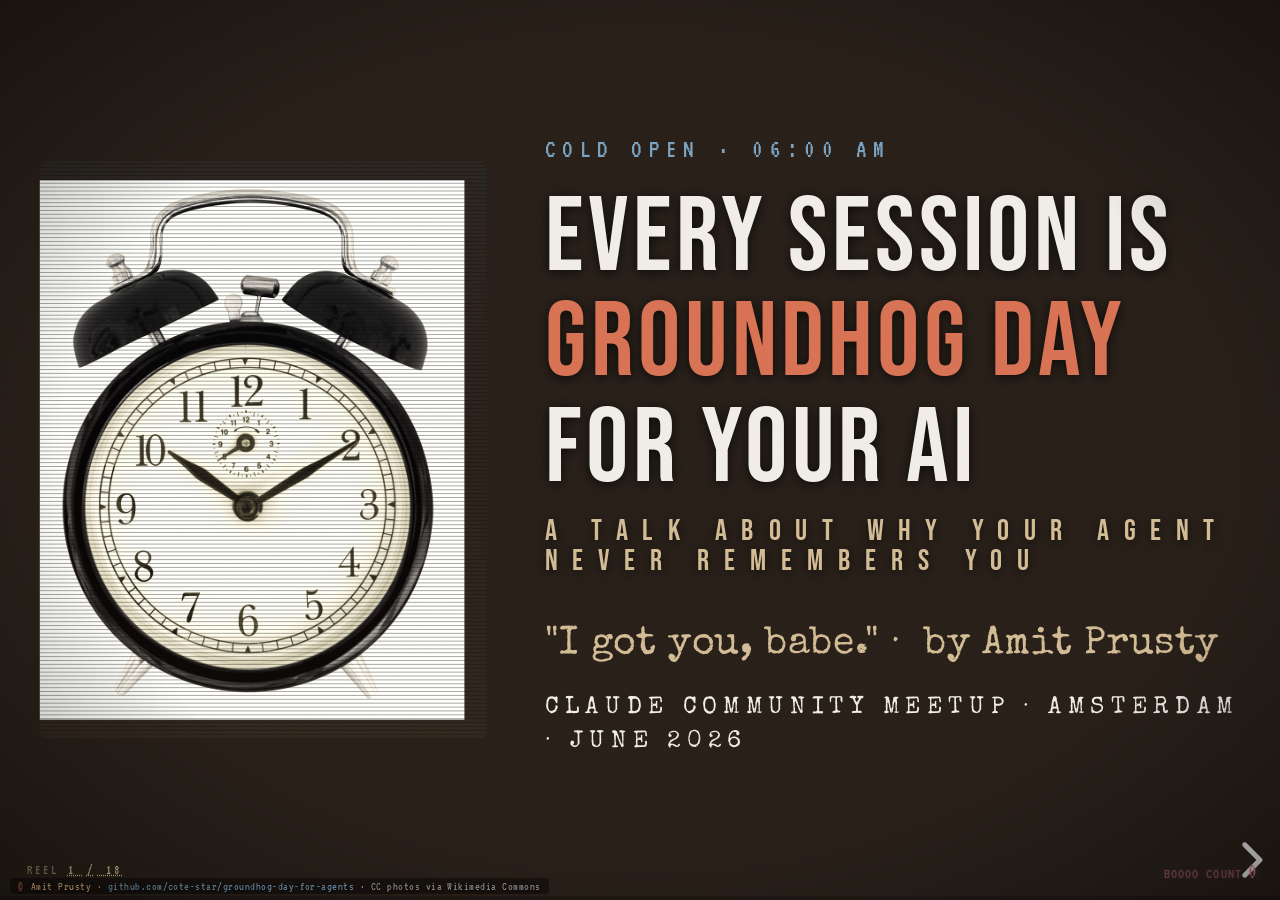
==== commit 5da50ae1: "Claude edition: lighten for bright venues + soften alarm - Backgrounds lifted near-black -> warm esp" ====
--- a/claude-edition/index.html
+++ b/claude-edition/index.html
@@ -13,7 +13,7 @@
 <link rel="preconnect" href="https://fonts.gstatic.com" crossorigin>
 <link href="https://fonts.googleapis.com/css2?family=Bebas+Neue&family=Special+Elite&family=VT323&family=Permanent+Marker&family=Caveat:wght@400;700&family=Playfair+Display:ital,wght@1,700&display=swap" rel="stylesheet">
 
-<link rel="stylesheet" href="css/cinema-claude.css?v=11">
+<link rel="stylesheet" href="css/cinema-claude.css?v=12">
 </head>
 <body>
 
@@ -32,7 +32,7 @@
   <div class="slides">
 
     <!-- ===== SLIDE 1: COLD OPEN ===== -->
-    <section data-background-color="#171210" data-transition="fade" id="slide-cold-open">
+    <section data-background-color="#2a211a" data-transition="fade" id="slide-cold-open">
       <div style="display:flex; align-items:center; gap:60px; justify-content:center;">
         <div style="flex:0 0 36%;">
           <div class="vhs vhs-track" style="border-radius:8px; overflow:hidden;">
@@ -54,7 +54,7 @@
     </section>
 
     <!-- ===== SLIDE 2: WHO IS TALKING (cinema bio + casting call) ===== -->
-    <section data-background-color="#171210" data-transition="fade">
+    <section data-background-color="#2a211a" data-transition="fade">
       <div class="kicker">Opening credits · who is talking</div>
       <div style="display:flex; gap:50px; align-items:center; justify-content:center; margin-top:0.3em;">
         <div style="flex:0 0 24%;">
@@ -85,7 +85,7 @@
     </section>
 
     <!-- ===== SLIDE 3: THE REFRAIN ===== -->
-    <section data-background-color="#171210" data-transition="fade">
+    <section data-background-color="#2a211a" data-transition="fade">
       <div style="padding: 1em 0;">
         <div class="kicker" style="text-align:center; margin-bottom:1em;">The whole talk in one line</div>
         <p class="refrain">
@@ -99,7 +99,7 @@
     </section>
 
     <!-- ===== SLIDE 3: THE FRAME ===== -->
-    <section data-background-color="#171210" data-transition="convex">
+    <section data-background-color="#2a211a" data-transition="convex">
       <div class="kicker" style="text-align:center;">The frame</div>
       <h2 style="text-align:center; font-size:2.6em; margin-bottom:0.6em;">
         Groundhog Day is the <span style="color:var(--vhs-cyan);">UX</span>.<br>
@@ -123,7 +123,7 @@
     </section>
 
     <!-- ===== SLIDE 4: WHY #1 — FROZEN WEIGHTS ===== -->
-    <section data-background-color="#171210">
+    <section data-background-color="#2a211a">
       <div class="kicker">Why this happens · 1 of 3</div>
       <h2>Frozen weights</h2>
       <div style="display:grid; grid-template-columns: 1fr 1fr; gap:40px; align-items:center; margin-top:0.5em;">
@@ -144,7 +144,7 @@
     </section>
 
     <!-- ===== SLIDE 5: WHY #2 — ALIGNMENT ===== -->
-    <section data-background-color="#171210">
+    <section data-background-color="#2a211a">
       <div class="kicker">Why this happens · 2 of 3</div>
       <h2>Alignment teaches manners,<br>not memory</h2>
       <div style="margin-top:1em;">
@@ -158,7 +158,7 @@
     </section>
 
     <!-- ===== SLIDE 6: WHY #3 — HARNESS AS PROSTHETIC ===== -->
-    <section data-background-color="#171210">
+    <section data-background-color="#2a211a">
       <div class="kicker">Why this happens · 3 of 3</div>
       <h2>The harness is the prosthetic</h2>
       <div style="margin-top:1em;">
@@ -205,7 +205,7 @@
     </section>
 
     <!-- ===== SLIDE 8: GROUNDHOG DAY RESET (the gag) ===== -->
-    <section data-background-color="#0d0a08" data-transition="fade" id="slide-reset" data-state="trigger-groundhog-reset">
+    <section data-background-color="#1a140f" data-transition="fade" id="slide-reset" data-state="trigger-groundhog-reset">
       <div style="text-align:center; padding:1em 0;">
         <div class="terminal-text" style="font-size:1em; opacity:0.5;">[ context budget exceeded ]</div>
         <div class="terminal-text" style="font-size:1em; opacity:0.5; margin-top:0.3em;">[ /compact ]</div>
@@ -217,7 +217,7 @@
     </section>
 
     <!-- ===== SLIDE 9: WHERE THE HEARTBEAT LIVES ===== -->
-    <section data-background-color="#171210">
+    <section data-background-color="#2a211a">
       <div class="kicker">Where the heartbeat lives</div>
       <h2>Two harnesses. Same problem. <br>Different organs.</h2>
 
@@ -242,7 +242,7 @@
     </section>
 
     <!-- ===== SLIDE 10: BIGGER DESK ===== -->
-    <section data-background-color="#171210">
+    <section data-background-color="#2a211a">
       <div class="kicker">The obvious "fix" that isn't</div>
       <h2>Long context is a bigger desk,<br>not a better memory.</h2>
 
@@ -275,7 +275,7 @@
     </section>
 
     <!-- ===== SLIDE 11: COMPACTION = REM SLEEP (with animation) ===== -->
-    <section data-background-color="#171210" id="slide-compaction" data-state="trigger-compaction">
+    <section data-background-color="#2a211a" id="slide-compaction" data-state="trigger-compaction">
       <div class="kicker">What happens when the desk overflows</div>
       <h2>Compaction is REM sleep<br><span style="color:var(--blood-red-bright);">with data loss.</span></h2>
 
@@ -299,7 +299,7 @@
     </section>
 
     <!-- ===== SLIDE 12: HIPPOCAMPUS IS MARKDOWN ===== -->
-    <section data-background-color="#171210">
+    <section data-background-color="#2a211a">
       <div class="kicker">Prosthetic memory · the tattoo wall</div>
       <h2>The agent's hippocampus is a <span style="color:var(--vhs-yellow);">markdown file</span>.</h2>
 
@@ -345,7 +345,7 @@
     </section>
 
     <!-- ===== SLIDE 13 (NEW): THE PLATFORMS SHIPPED THE TATTOO ===== -->
-    <section data-background-color="#171210">
+    <section data-background-color="#2a211a">
       <div class="kicker">Plot twist · update for this room</div>
       <h2>The platforms started <span style="color:var(--blood-red-bright);">shipping the tattoo</span>.</h2>
 
@@ -380,14 +380,14 @@
       </p>
 
       <p class="fragment fade-up" style="text-align:center; font-size:0.55em; color:var(--vhs-magenta); margin-top:0.3em;">
-        Codex memories: off by default — and "not available in the European Economic Area, the United Kingdom, or Switzerland at launch."<br>
+        Codex memories: "Memories are off by default and aren't available in the European Economic Area, the United Kingdom, or Switzerland at launch."<br>
         <span class="handwritten" style="color:var(--blood-red-bright); font-size:1.25em;">your agent's hippocampus is geo-blocked in this room.</span>
       </p>
 
     </section>
 
     <!-- ===== SLIDE 14: BLENDER VS CATALOG ===== -->
-    <section data-background-color="#171210">
+    <section data-background-color="#2a211a">
       <div class="kicker">When you need to find the tattoo</div>
       <h2>Your codebase is <em>not a smoothie</em>.</h2>
 
@@ -409,7 +409,7 @@
     </section>
 
     <!-- ===== SLIDE 15: WHERE DO THE TATTOOS LIVE — Q + TODAY'S ANSWER ===== -->
-    <section data-background-color="#171210">
+    <section data-background-color="#2a211a">
       <div class="kicker">The harder questions — and the case file so far</div>
       <h2>Where do the tattoos live?</h2>
 
@@ -454,7 +454,7 @@
     </section>
 
     <!-- ===== SLIDE 16: CLOSER ===== -->
-    <section data-background-color="#171210" data-transition="fade">
+    <section data-background-color="#2a211a" data-transition="fade">
       <div class="closer" style="padding:0.6em 0;">
         <div class="kicker">where we end up</div>
         <div class="biography">
@@ -485,7 +485,7 @@
     </section>
 
     <!-- ===== SLIDE 17: CINEMA CREDITS ROLL ===== -->
-    <section data-background-color="#0d0a08" data-transition="fade" id="credits-section" data-state="trigger-credits-roll">
+    <section data-background-color="#1a140f" data-transition="fade" id="credits-section" data-state="trigger-credits-roll">
       <div class="credits-frame">
         <div class="credits-roll" id="credits-roll">
 
@@ -563,7 +563,7 @@
             we synthesized our own). all five cues live in Web Audio. no audio files harmed.</div>
 
           <div class="role">Continuity errors</div>
-          <div class="small">several &lt;system-reminder&gt;s appeared at random during this presentation.<br>they may or may not have been relevant.</div>
+          <div class="small">several &lt;system-reminder&gt;s appeared right on cue during this presentation.<br>they may or may not have been relevant.</div>
 
           <div class="role">Built with</div>
           <div class="name">reveal.js 5.1.0</div>
@@ -604,7 +604,7 @@
 <script src="../lib/reveal.js"></script>
 <script src="../lib/notes.js"></script>
 <script src="../lib/highlight.js"></script>
-<script src="js/effects.js?v=6"></script>
+<script src="js/effects.js?v=10"></script>
 <script src="notes.local.js"></script>
 <script>
   Reveal.initialize({
--- a/claude-edition/css/cinema-claude.css
+++ b/claude-edition/css/cinema-claude.css
@@ -8,7 +8,7 @@
    ============================================================ */
 
 :root {
-  --noir-black: #171210;            /* warm dark, not void-black */
+  --noir-black: #2a211a;            /* warm dark, not void-black */
   --noir-deep:  #201913;
   --polaroid-cream: #F0EEE6;        /* Anthropic ivory/pampas */
   --polaroid-shadow: rgba(0,0,0,0.55);
@@ -40,7 +40,7 @@
   pointer-events: none;
   z-index: 9999;
   background-image: url("data:image/svg+xml;utf8,<svg xmlns='http://www.w3.org/2000/svg' width='200' height='200'><filter id='n'><feTurbulence type='fractalNoise' baseFrequency='0.9' numOctaves='2' stitchTiles='stitch'/><feColorMatrix values='0 0 0 0 0  0 0 0 0 0  0 0 0 0 0  0 0 0 0.18 0'/></filter><rect width='100%' height='100%' filter='url(%23n)'/></svg>");
-  opacity: 0.55;
+  opacity: 0.3;
   mix-blend-mode: overlay;
   animation: grain 0.6s steps(6) infinite;
 }
@@ -65,7 +65,7 @@
   inset: 0;
   pointer-events: none;
   z-index: 9998;
-  background: radial-gradient(ellipse at center, transparent 55%, rgba(0,0,0,0.65) 100%);
+  background: radial-gradient(ellipse at center, transparent 64%, rgba(0,0,0,0.38) 100%);
 }
 
 /* ---------- Typography ---------- */
@@ -828,7 +828,7 @@
 
 /* Memento card: ivory polaroid field + mirrored handwriting */
 .poster-card.memento {
-  background: linear-gradient(180deg, #2b2320 0%, #171210 100%);
+  background: linear-gradient(180deg, #2b2320 0%, #2a211a 100%);
 }
 .poster-card.memento::before {
   content: "remember Sammy Jankis";
